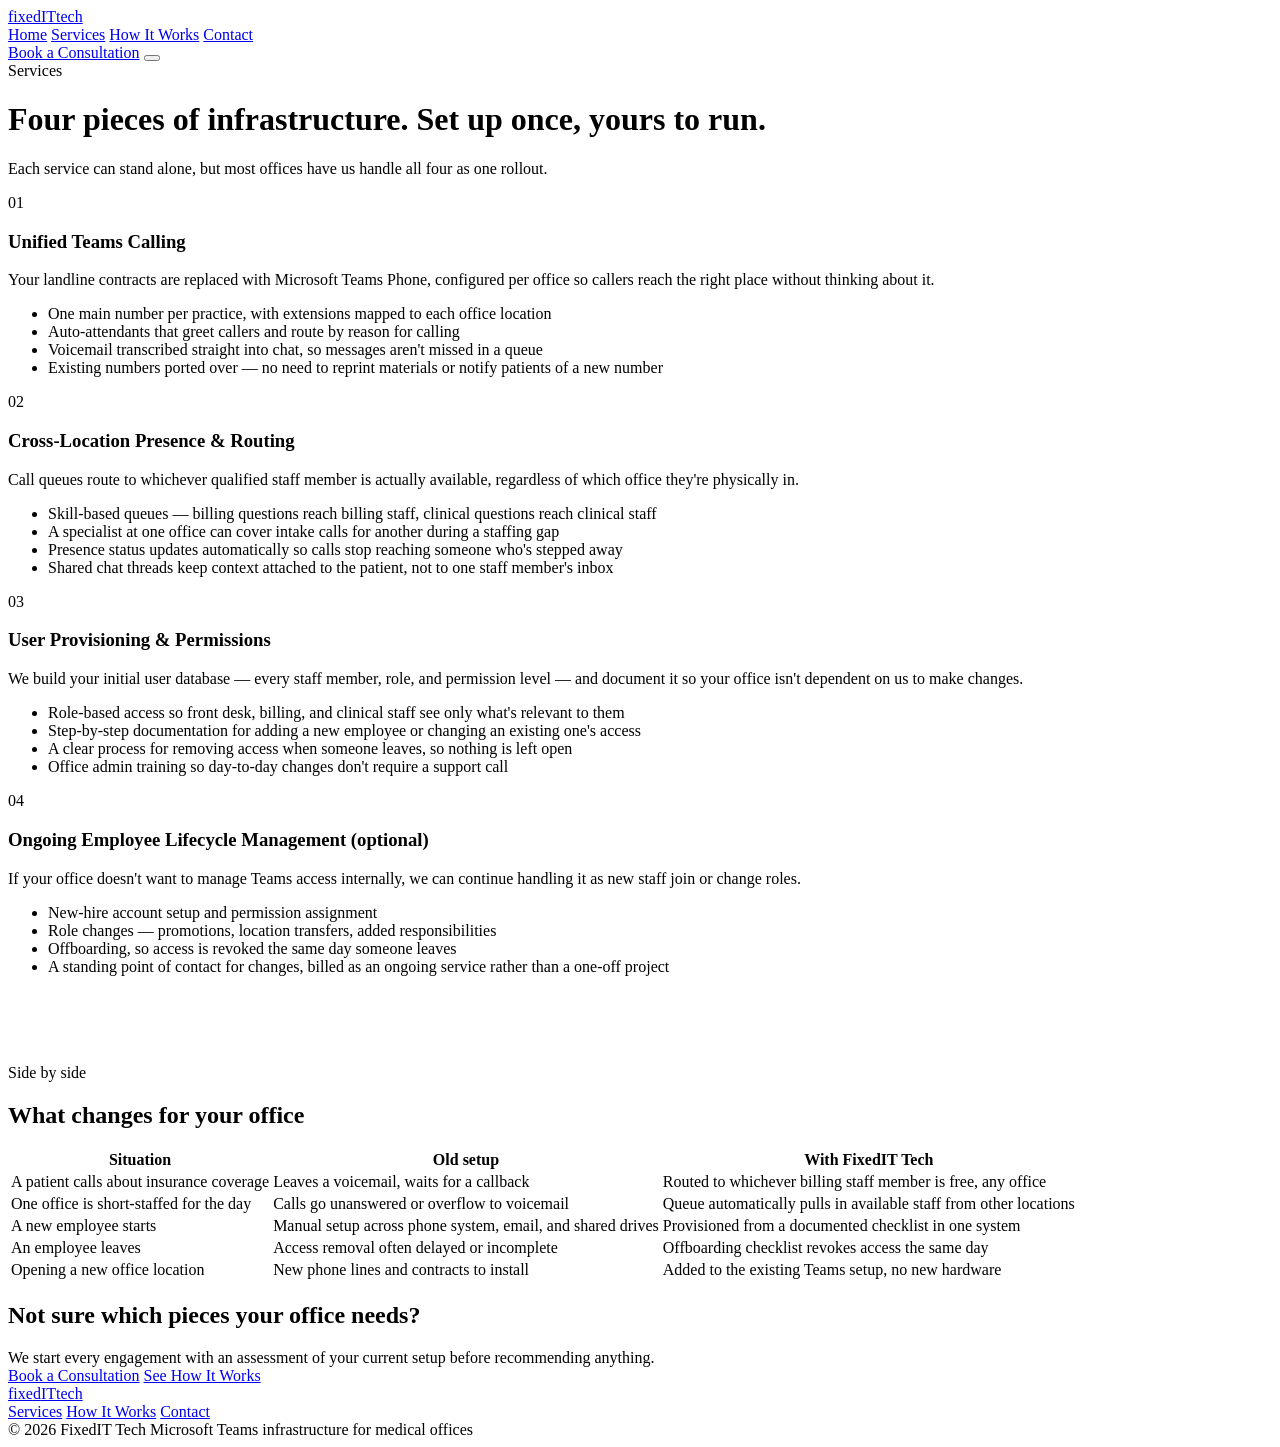
==== services.html @ 958d2e88 "Add files via upload" ====
<!DOCTYPE html>
<html lang="en">
<head>
<meta charset="UTF-8">
<meta name="viewport" content="width=device-width, initial-scale=1.0">
<title>Services — FixedIT Tech</title>
<meta name="description" content="What FixedIT Tech sets up: unified Teams calling, cross-location presence routing, user permissions and documentation, and optional ongoing employee lifecycle management.">
<link rel="stylesheet" href="css/styles.css">
</head>
<body>

<header class="site-nav">
  <div class="wrap nav-inner">
    <a href="index.html" class="logo">fixed<span class="accent">IT</span>tech</a>
    <nav class="nav-links">
      <a href="index.html">Home</a>
      <a href="services.html" class="current">Services</a>
      <a href="how-it-works.html">How It Works</a>
      <a href="contact.html">Contact</a>
    </nav>
    <div class="nav-cta">
      <a href="contact.html" class="btn btn-primary">Book a Consultation</a>
      <button class="nav-toggle" aria-label="Toggle menu"><span></span><span></span><span></span></button>
    </div>
  </div>
</header>

<div class="page-header">
  <div class="wrap">
    <span class="eyebrow">Services</span>
    <h1>Four pieces of infrastructure. Set up once, yours to run.</h1>
    <p class="lede">Each service can stand alone, but most offices have us handle all four as one rollout.</p>
  </div>
</div>

<section>
  <div class="wrap">

    <div class="service-row reveal">
      <div>
        <span class="service-num">01</span>
        <h3>Unified Teams Calling</h3>
      </div>
      <div>
        <p class="lede" style="margin-top:0;">Your landline contracts are replaced with Microsoft Teams Phone, configured per office so callers reach the right place without thinking about it.</p>
        <ul class="service-detail-list">
          <li><span class="dot"></span> One main number per practice, with extensions mapped to each office location</li>
          <li><span class="dot"></span> Auto-attendants that greet callers and route by reason for calling</li>
          <li><span class="dot"></span> Voicemail transcribed straight into chat, so messages aren't missed in a queue</li>
          <li><span class="dot"></span> Existing numbers ported over — no need to reprint materials or notify patients of a new number</li>
        </ul>
      </div>
    </div>

    <div class="service-row reveal">
      <div>
        <span class="service-num">02</span>
        <h3>Cross-Location Presence &amp; Routing</h3>
      </div>
      <div>
        <p class="lede" style="margin-top:0;">Call queues route to whichever qualified staff member is actually available, regardless of which office they're physically in.</p>
        <ul class="service-detail-list">
          <li><span class="dot"></span> Skill-based queues — billing questions reach billing staff, clinical questions reach clinical staff</li>
          <li><span class="dot"></span> A specialist at one office can cover intake calls for another during a staffing gap</li>
          <li><span class="dot"></span> Presence status updates automatically so calls stop reaching someone who's stepped away</li>
          <li><span class="dot"></span> Shared chat threads keep context attached to the patient, not to one staff member's inbox</li>
        </ul>
      </div>
    </div>

    <div class="service-row reveal">
      <div>
        <span class="service-num">03</span>
        <h3>User Provisioning &amp; Permissions</h3>
      </div>
      <div>
        <p class="lede" style="margin-top:0;">We build your initial user database — every staff member, role, and permission level — and document it so your office isn't dependent on us to make changes.</p>
        <ul class="service-detail-list">
          <li><span class="dot"></span> Role-based access so front desk, billing, and clinical staff see only what's relevant to them</li>
          <li><span class="dot"></span> Step-by-step documentation for adding a new employee or changing an existing one's access</li>
          <li><span class="dot"></span> A clear process for removing access when someone leaves, so nothing is left open</li>
          <li><span class="dot"></span> Office admin training so day-to-day changes don't require a support call</li>
        </ul>
      </div>
    </div>

    <div class="service-row reveal">
      <div>
        <span class="service-num">04</span>
        <h3>Ongoing Employee Lifecycle Management <span class="mono-label">(optional)</span></h3>
      </div>
      <div>
        <p class="lede" style="margin-top:0;">If your office doesn't want to manage Teams access internally, we can continue handling it as new staff join or change roles.</p>
        <ul class="service-detail-list">
          <li><span class="dot"></span> New-hire account setup and permission assignment</li>
          <li><span class="dot"></span> Role changes — promotions, location transfers, added responsibilities</li>
          <li><span class="dot"></span> Offboarding, so access is revoked the same day someone leaves</li>
          <li><span class="dot"></span> A standing point of contact for changes, billed as an ongoing service rather than a one-off project</li>
        </ul>
      </div>
    </div>

  </div>
</section>

<section style="background: var(--pale-blue); padding-top: 72px;">
  <div class="wrap reveal">
    <span class="eyebrow">Side by side</span>
    <h2>What changes for your office</h2>
    <table class="compare-table">
      <thead>
        <tr><th>Situation</th><th>Old setup</th><th>With FixedIT Tech</th></tr>
      </thead>
      <tbody>
        <tr>
          <td>A patient calls about insurance coverage</td>
          <td class="old-col">Leaves a voicemail, waits for a callback</td>
          <td class="new-col">Routed to whichever billing staff member is free, any office</td>
        </tr>
        <tr>
          <td>One office is short-staffed for the day</td>
          <td class="old-col">Calls go unanswered or overflow to voicemail</td>
          <td class="new-col">Queue automatically pulls in available staff from other locations</td>
        </tr>
        <tr>
          <td>A new employee starts</td>
          <td class="old-col">Manual setup across phone system, email, and shared drives</td>
          <td class="new-col">Provisioned from a documented checklist in one system</td>
        </tr>
        <tr>
          <td>An employee leaves</td>
          <td class="old-col">Access removal often delayed or incomplete</td>
          <td class="new-col">Offboarding checklist revokes access the same day</td>
        </tr>
        <tr>
          <td>Opening a new office location</td>
          <td class="old-col">New phone lines and contracts to install</td>
          <td class="new-col">Added to the existing Teams setup, no new hardware</td>
        </tr>
      </tbody>
    </table>
  </div>
</section>

<section>
  <div class="cta-band reveal">
    <h2>Not sure which pieces your office needs?</h2>
    <p class="lede" style="margin: 16px auto 0;">We start every engagement with an assessment of your current setup before recommending anything.</p>
    <div class="btn-row">
      <a href="contact.html" class="btn btn-primary">Book a Consultation</a>
      <a href="how-it-works.html" class="btn btn-ghost">See How It Works</a>
    </div>
  </div>
</section>

<footer>
  <div class="wrap">
    <div class="footer-inner">
      <a href="index.html" class="logo">fixed<span class="accent">IT</span>tech</a>
      <div class="footer-links">
        <a href="services.html">Services</a>
        <a href="how-it-works.html">How It Works</a>
        <a href="contact.html">Contact</a>
      </div>
    </div>
    <div class="footer-bottom">
      <span>© 2026 FixedIT Tech</span>
      <span>Microsoft Teams infrastructure for medical offices</span>
    </div>
  </div>
</footer>

<script src="js/script.js"></script>
</body>
</html>
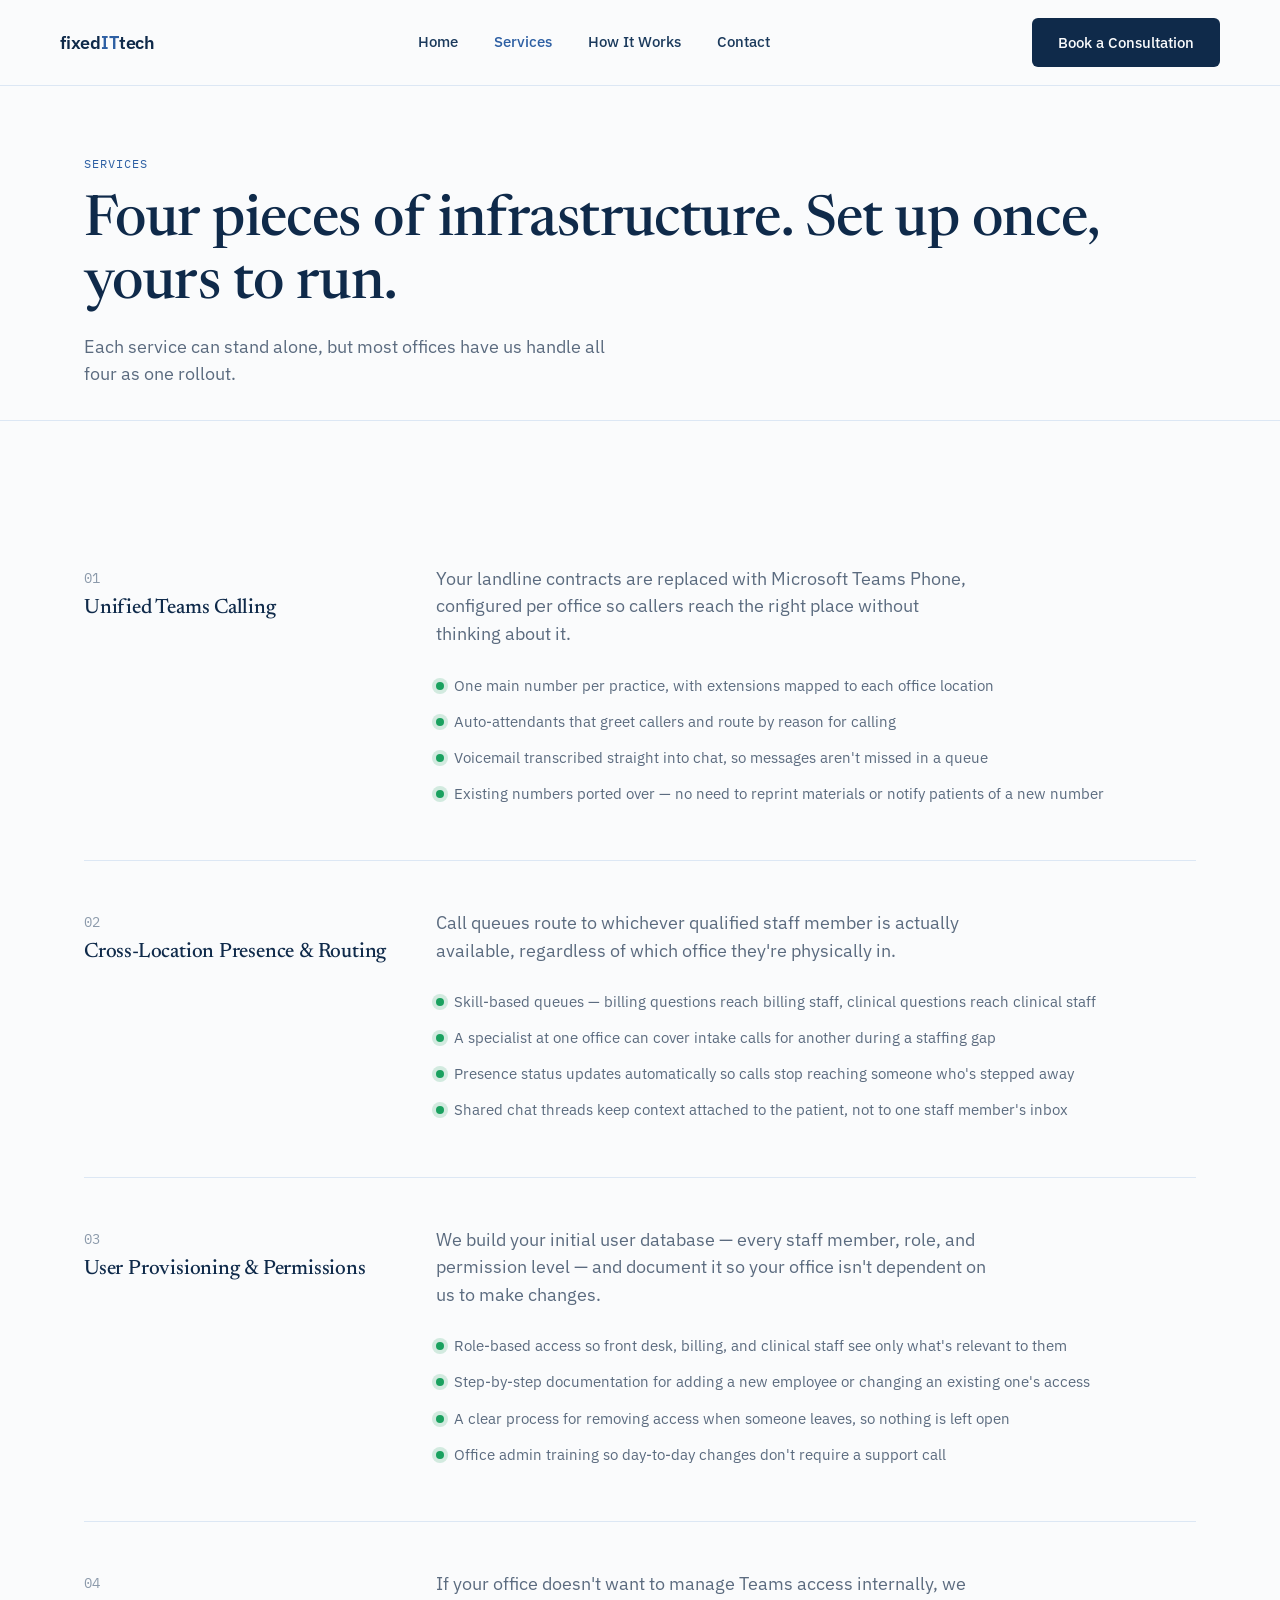
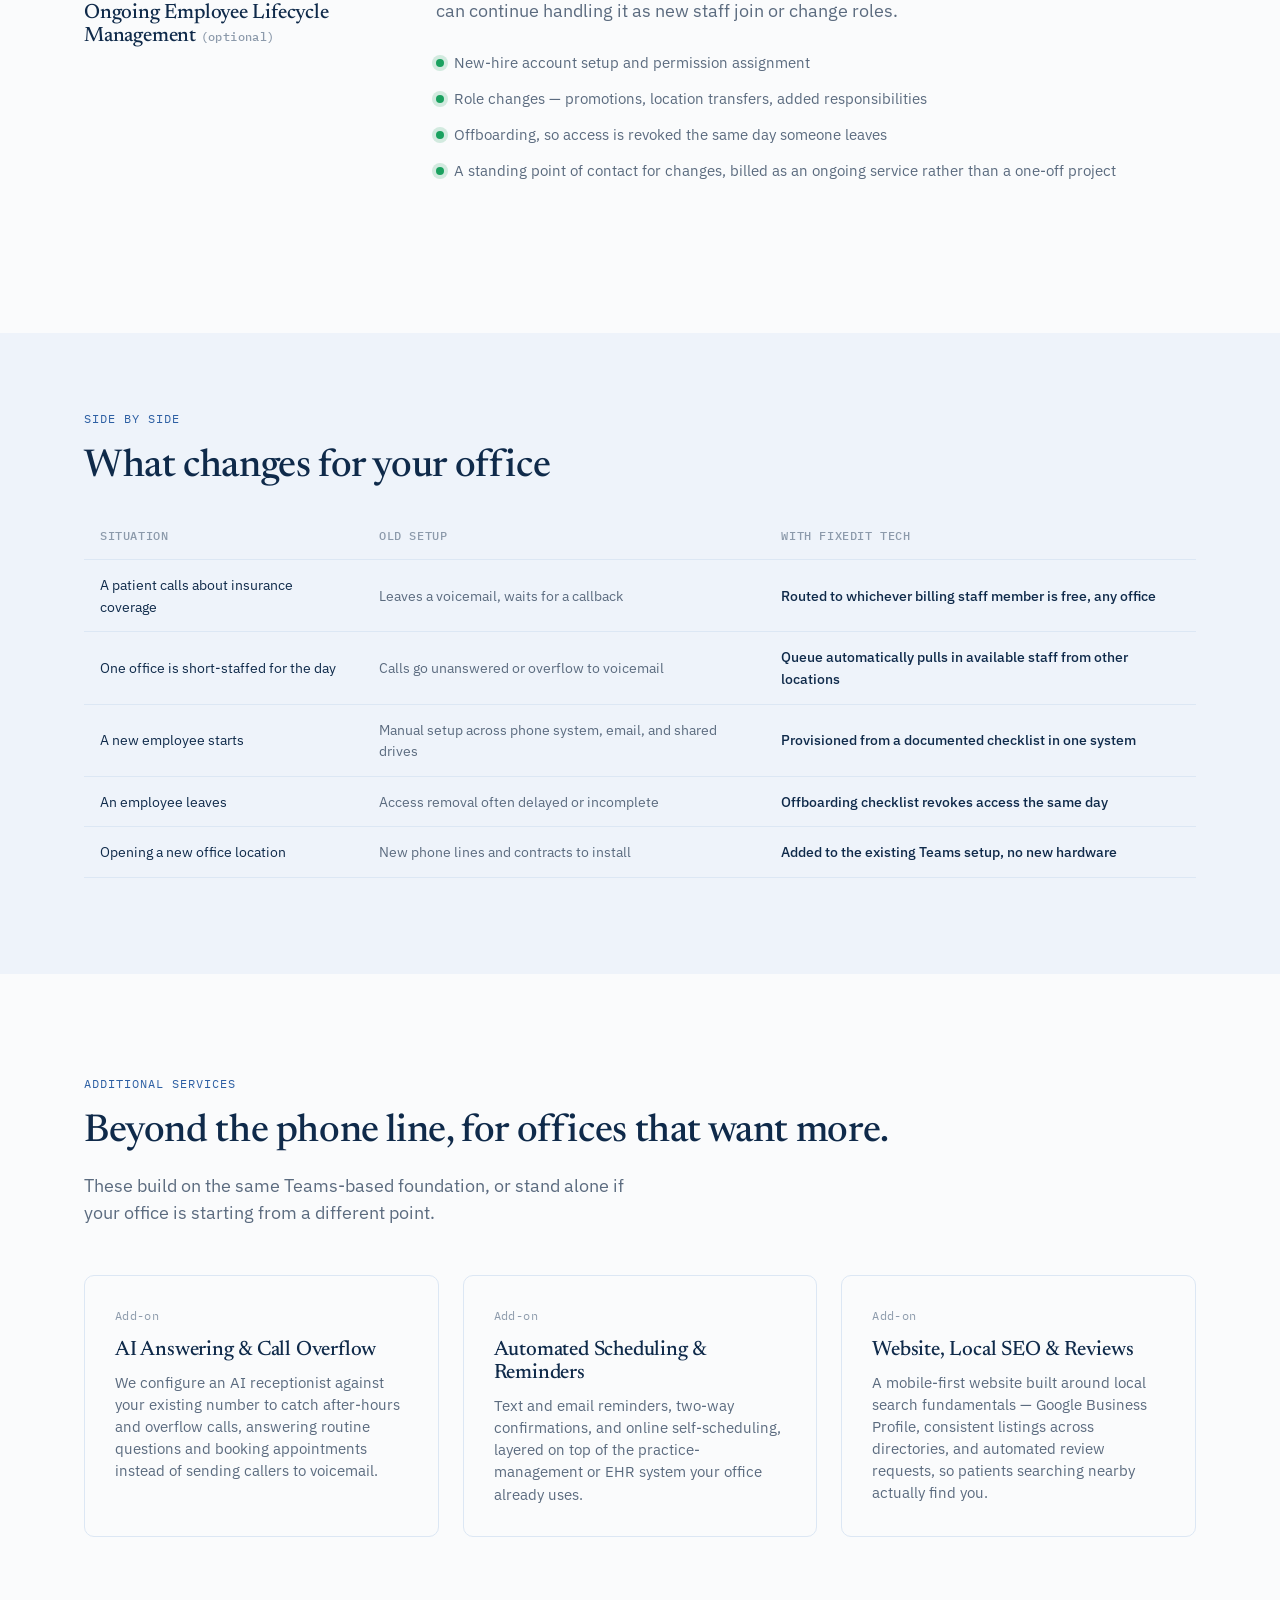
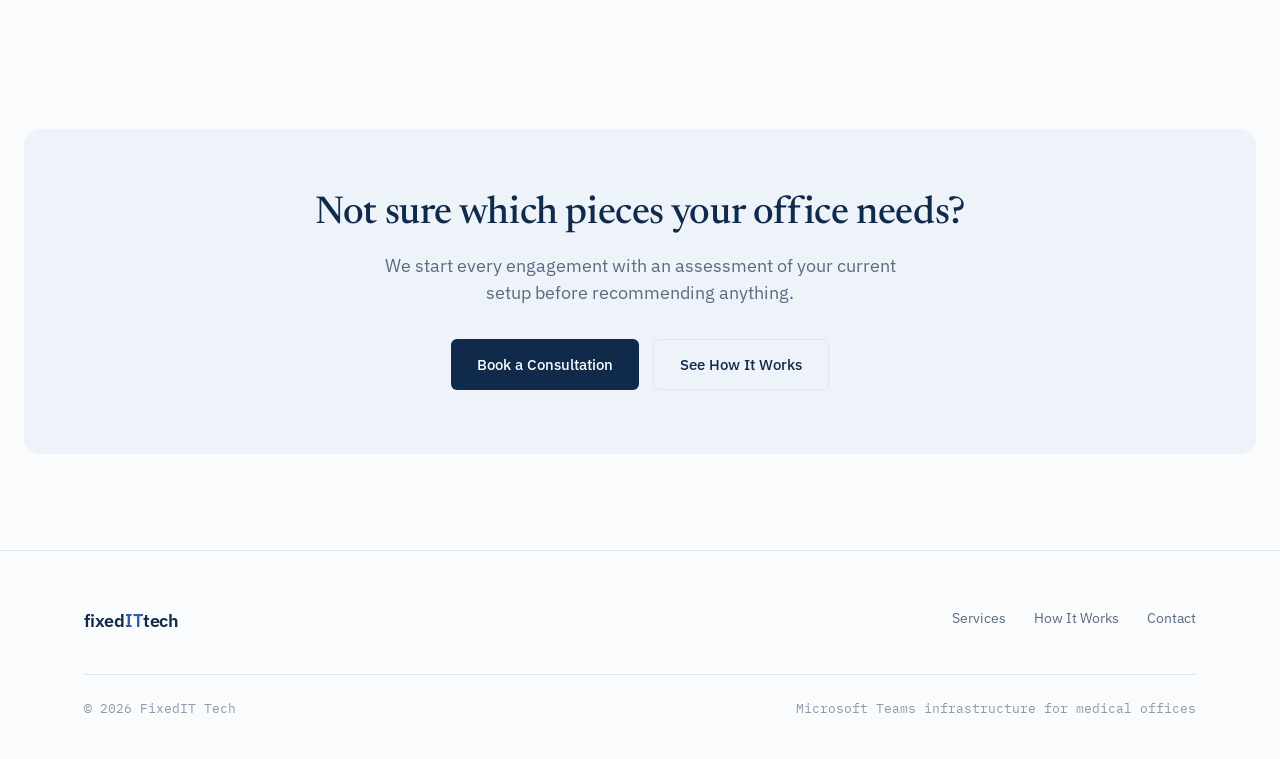
==== commit d273b3d4: "Add additional services section to services.html Added a new section for additional services with de" ====
--- a/services.html
+++ b/services.html
@@ -143,6 +143,31 @@
 </section>
 
 <section>
+  <div class="wrap reveal">
+    <span class="eyebrow">Additional services</span>
+    <h2>Beyond the phone line, for offices that want more.</h2>
+    <p class="lede">These build on the same Teams-based foundation, or stand alone if your office is starting from a different point.</p>
+    <div class="pillar-grid">
+      <div class="pillar-card">
+        <span class="mono-label">Add-on</span>
+        <h3>AI Answering &amp; Call Overflow</h3>
+        <p>We configure an AI receptionist against your existing number to catch after-hours and overflow calls, answering routine questions and booking appointments instead of sending callers to voicemail.</p>
+      </div>
+      <div class="pillar-card">
+        <span class="mono-label">Add-on</span>
+        <h3>Automated Scheduling &amp; Reminders</h3>
+        <p>Text and email reminders, two-way confirmations, and online self-scheduling, layered on top of the practice-management or EHR system your office already uses.</p>
+      </div>
+      <div class="pillar-card">
+        <span class="mono-label">Add-on</span>
+        <h3>Website, Local SEO &amp; Reviews</h3>
+        <p>A mobile-first website built around local search fundamentals — Google Business Profile, consistent listings across directories, and automated review requests, so patients searching nearby actually find you.</p>
+      </div>
+    </div>
+  </div>
+</section>
+
+<section>
   <div class="cta-band reveal">
     <h2>Not sure which pieces your office needs?</h2>
     <p class="lede" style="margin: 16px auto 0;">We start every engagement with an assessment of your current setup before recommending anything.</p>
--- a/css/styles.css
+++ b/css/styles.css
@@ -0,0 +1,436 @@
+/* ===================================================================
+   FixedIT Tech — design tokens
+   Palette: clinical & trustworthy. Signature: live presence/routing.
+=================================================================== */
+
+@import url('https://fonts.googleapis.com/css2?family=Newsreader:opsz,wght@6..72,400;6..72,500;6..72,600&family=IBM+Plex+Sans:wght@400;500;600&family=IBM+Plex+Mono:wght@400;500&display=swap');
+
+:root {
+  --ink-navy: #0F2A4A;
+  --ink-navy-soft: #1B3A5C;
+  --white: #FAFBFC;
+  --trust-blue: #2D5FA3;
+  --accent-blue: #3E7DD8;
+  --presence-green: #1AA260;
+  --presence-green-soft: rgba(26, 162, 96, 0.18);
+  --slate: #5B6B7F;
+  --slate-light: #8C9AAB;
+  --pale-blue: #EEF3FA;
+  --border-blue: #DCE7F4;
+  --warn-amber: #B8762E;
+
+  --font-display: 'Newsreader', serif;
+  --font-body: 'IBM Plex Sans', -apple-system, sans-serif;
+  --font-mono: 'IBM Plex Mono', monospace;
+
+  --container: 1160px;
+  --radius: 10px;
+  --radius-sm: 6px;
+}
+
+/* ---------- Reset ---------- */
+* { margin: 0; padding: 0; box-sizing: border-box; }
+html { scroll-behavior: smooth; }
+body {
+  font-family: var(--font-body);
+  color: var(--ink-navy);
+  background: var(--white);
+  line-height: 1.5;
+  -webkit-font-smoothing: antialiased;
+}
+img { max-width: 100%; display: block; }
+a { color: inherit; text-decoration: none; }
+ul { list-style: none; }
+button { font: inherit; cursor: pointer; border: none; background: none; }
+input, textarea, select { font: inherit; }
+
+@media (prefers-reduced-motion: reduce) {
+  *, *::before, *::after {
+    animation-duration: 0.001ms !important;
+    animation-iteration-count: 1 !important;
+    transition-duration: 0.001ms !important;
+    scroll-behavior: auto !important;
+  }
+}
+
+:focus-visible {
+  outline: 2px solid var(--accent-blue);
+  outline-offset: 3px;
+}
+
+/* ---------- Layout ---------- */
+.wrap {
+  max-width: var(--container);
+  margin: 0 auto;
+  padding: 0 24px;
+}
+section { padding: 96px 0; }
+@media (max-width: 720px) {
+  section { padding: 64px 0; }
+}
+
+/* ---------- Typography ---------- */
+.eyebrow {
+  font-family: var(--font-mono);
+  font-size: 0.78rem;
+  letter-spacing: 0.08em;
+  text-transform: uppercase;
+  color: var(--trust-blue);
+  display: inline-flex;
+  align-items: center;
+  gap: 8px;
+  margin-bottom: 18px;
+}
+h1, h2, h3, h4 {
+  font-family: var(--font-display);
+  font-weight: 500;
+  color: var(--ink-navy);
+  letter-spacing: -0.01em;
+  line-height: 1.12;
+}
+h1 { font-size: clamp(2.4rem, 4.4vw, 3.6rem); font-weight: 500; }
+h2 { font-size: clamp(1.8rem, 3vw, 2.5rem); }
+h3 { font-size: 1.3rem; }
+h4 { font-size: 1.05rem; }
+p { color: var(--slate); }
+.lede {
+  font-size: 1.15rem;
+  color: var(--slate);
+  max-width: 50ch;
+  margin-top: 18px;
+}
+.mono-label {
+  font-family: var(--font-mono);
+  font-size: 0.78rem;
+  color: var(--slate-light);
+  letter-spacing: 0.03em;
+}
+
+/* ---------- Buttons ---------- */
+.btn {
+  display: inline-flex;
+  align-items: center;
+  gap: 8px;
+  padding: 13px 26px;
+  border-radius: var(--radius-sm);
+  font-weight: 500;
+  font-size: 0.95rem;
+  transition: transform 0.15s ease, box-shadow 0.15s ease, background 0.15s ease;
+}
+.btn-primary {
+  background: var(--ink-navy);
+  color: var(--white);
+}
+.btn-primary:hover { background: var(--trust-blue); transform: translateY(-1px); }
+.btn-ghost {
+  background: transparent;
+  color: var(--ink-navy);
+  border: 1px solid var(--border-blue);
+}
+.btn-ghost:hover { border-color: var(--trust-blue); color: var(--trust-blue); }
+.btn-row { display: flex; gap: 14px; flex-wrap: wrap; margin-top: 32px; }
+
+/* ---------- Nav ---------- */
+header.site-nav {
+  position: sticky;
+  top: 0;
+  z-index: 50;
+  background: rgba(250, 251, 252, 0.92);
+  backdrop-filter: blur(8px);
+  border-bottom: 1px solid var(--border-blue);
+}
+.nav-inner {
+  display: flex;
+  align-items: center;
+  justify-content: space-between;
+  padding: 18px 0;
+}
+.logo {
+  font-family: var(--font-body);
+  font-weight: 600;
+  font-size: 1.15rem;
+  color: var(--ink-navy);
+  letter-spacing: -0.01em;
+}
+.logo .accent { color: var(--trust-blue); }
+.nav-links {
+  display: flex;
+  align-items: center;
+  gap: 36px;
+}
+.nav-links a {
+  font-size: 0.92rem;
+  color: var(--ink-navy-soft);
+  font-weight: 500;
+  position: relative;
+}
+.nav-links a:hover { color: var(--trust-blue); }
+.nav-links a.current { color: var(--trust-blue); }
+.nav-cta { display: flex; align-items: center; gap: 28px; }
+.nav-toggle { display: none; flex-direction: column; gap: 5px; }
+.nav-toggle span { width: 22px; height: 2px; background: var(--ink-navy); }
+
+@media (max-width: 860px) {
+  .nav-links { position: fixed; top: 64px; left: 0; right: 0; background: var(--white);
+    flex-direction: column; align-items: flex-start; padding: 24px; gap: 20px;
+    border-bottom: 1px solid var(--border-blue); transform: translateY(-150%);
+    transition: transform 0.25s ease; }
+  .nav-links.open { transform: translateY(0); }
+  .nav-toggle { display: flex; }
+  .nav-cta .btn-primary { display: none; }
+}
+
+/* ---------- Presence dot (signature motif) ---------- */
+.dot {
+  width: 8px; height: 8px; border-radius: 50%;
+  background: var(--presence-green);
+  position: relative;
+  flex-shrink: 0;
+}
+.dot::after {
+  content: '';
+  position: absolute; inset: -4px;
+  border-radius: 50%;
+  background: var(--presence-green-soft);
+  animation: pulse 2.4s ease-out infinite;
+}
+@keyframes pulse {
+  0% { transform: scale(0.6); opacity: 1; }
+  100% { transform: scale(2.1); opacity: 0; }
+}
+
+/* ---------- Hero ---------- */
+.hero { padding-top: 72px; padding-bottom: 80px; }
+.hero-grid {
+  display: grid;
+  grid-template-columns: 1.05fr 0.95fr;
+  gap: 64px;
+  align-items: center;
+}
+@media (max-width: 920px) {
+  .hero-grid { grid-template-columns: 1fr; gap: 48px; }
+}
+
+/* Presence panel — the signature element */
+.presence-panel {
+  background: var(--ink-navy);
+  border-radius: 14px;
+  padding: 26px;
+  box-shadow: 0 24px 60px -20px rgba(15, 42, 74, 0.45);
+}
+.presence-panel-head {
+  display: flex; align-items: center; justify-content: space-between;
+  margin-bottom: 18px; padding-bottom: 16px;
+  border-bottom: 1px solid rgba(255,255,255,0.1);
+}
+.presence-panel-head span {
+  font-family: var(--font-mono); font-size: 0.74rem; letter-spacing: 0.06em;
+  color: rgba(255,255,255,0.55); text-transform: uppercase;
+}
+.presence-row {
+  display: flex; align-items: center; gap: 12px;
+  padding: 11px 0;
+}
+.presence-row + .presence-row { border-top: 1px solid rgba(255,255,255,0.07); }
+.presence-info { flex: 1; min-width: 0; }
+.presence-name { color: var(--white); font-size: 0.92rem; font-weight: 500; }
+.presence-loc { color: rgba(255,255,255,0.5); font-size: 0.78rem; font-family: var(--font-mono); }
+.presence-status { font-size: 0.72rem; color: var(--presence-green); font-family: var(--font-mono); }
+
+.panel-chat {
+  margin-top: 18px; padding-top: 18px;
+  border-top: 1px solid rgba(255,255,255,0.1);
+}
+.bubble {
+  background: rgba(255,255,255,0.07);
+  border-radius: 10px;
+  padding: 10px 14px;
+  font-size: 0.85rem;
+  color: rgba(255,255,255,0.85);
+  max-width: 88%;
+  margin-bottom: 10px;
+}
+.bubble.reply {
+  background: var(--presence-green-soft);
+  color: #BFEBD3;
+  margin-left: auto;
+  opacity: 0;
+  transform: translateY(6px);
+  animation: replyIn 0.5s ease forwards;
+  animation-delay: 1.3s;
+}
+@keyframes replyIn { to { opacity: 1; transform: translateY(0); } }
+
+/* ---------- Problem / before-after ---------- */
+.split-compare {
+  display: grid;
+  grid-template-columns: 1fr 1fr;
+  gap: 1px;
+  background: var(--border-blue);
+  border-radius: var(--radius);
+  overflow: hidden;
+  margin-top: 48px;
+}
+@media (max-width: 760px) { .split-compare { grid-template-columns: 1fr; } }
+.compare-col { background: var(--white); padding: 36px; }
+.compare-col.is-after { background: var(--pale-blue); }
+.compare-col h4 { margin-bottom: 18px; }
+.compare-col h4.before-label { color: var(--slate); }
+.compare-col h4.after-label { color: var(--trust-blue); }
+.compare-list li {
+  display: flex; gap: 12px; padding: 9px 0;
+  font-size: 0.94rem; color: var(--slate);
+  border-top: 1px solid var(--border-blue);
+}
+.compare-list li:first-child { border-top: none; }
+.mark { font-family: var(--font-mono); font-size: 0.85rem; flex-shrink: 0; width: 16px; }
+.compare-col.is-before .mark { color: var(--warn-amber); }
+.compare-col.is-after .mark { color: var(--presence-green); }
+
+/* ---------- Cards / pillars ---------- */
+.pillar-grid {
+  display: grid;
+  grid-template-columns: repeat(3, 1fr);
+  gap: 24px;
+  margin-top: 48px;
+}
+@media (max-width: 860px) { .pillar-grid { grid-template-columns: 1fr; } }
+.pillar-card {
+  border: 1px solid var(--border-blue);
+  border-radius: var(--radius);
+  padding: 30px;
+  background: var(--white);
+  transition: border-color 0.15s ease, transform 0.15s ease;
+}
+.pillar-card:hover { border-color: var(--trust-blue); transform: translateY(-2px); }
+.pillar-card .mono-label { margin-bottom: 14px; display: block; }
+.pillar-card p { margin-top: 10px; font-size: 0.92rem; }
+.pillar-card a.more { font-size: 0.85rem; color: var(--trust-blue); font-weight: 500; margin-top: 16px; display: inline-block; }
+
+/* ---------- Trust strip ---------- */
+.trust-strip { background: var(--ink-navy); color: var(--white); }
+.trust-strip h2 { color: var(--white); }
+.trust-strip .lede { color: rgba(255,255,255,0.65); }
+.trust-grid {
+  display: grid; grid-template-columns: repeat(2, 1fr);
+  gap: 28px; margin-top: 44px;
+}
+@media (max-width: 760px) { .trust-grid { grid-template-columns: 1fr; } }
+.trust-item { display: flex; gap: 14px; }
+.trust-item .mark { color: var(--presence-green); font-family: var(--font-mono); flex-shrink: 0; }
+.trust-item p { color: rgba(255,255,255,0.7); font-size: 0.94rem; }
+.trust-item strong { color: var(--white); display: block; margin-bottom: 4px; font-weight: 500; }
+
+/* ---------- CTA band ---------- */
+.cta-band {
+  background: var(--pale-blue);
+  border-radius: 16px;
+  padding: 64px;
+  text-align: center;
+  margin: 0 24px;
+}
+.cta-band .btn-row { justify-content: center; }
+@media (max-width: 600px) { .cta-band { padding: 40px 24px; } }
+
+/* ---------- Footer ---------- */
+footer {
+  border-top: 1px solid var(--border-blue);
+  padding: 56px 0 40px;
+}
+.footer-inner {
+  display: flex; justify-content: space-between; align-items: flex-start;
+  flex-wrap: wrap; gap: 32px;
+}
+.footer-links { display: flex; gap: 28px; flex-wrap: wrap; }
+.footer-links a { font-size: 0.9rem; color: var(--slate); }
+.footer-links a:hover { color: var(--trust-blue); }
+.footer-bottom {
+  margin-top: 40px; padding-top: 24px; border-top: 1px solid var(--border-blue);
+  font-size: 0.82rem; color: var(--slate-light); font-family: var(--font-mono);
+  display: flex; justify-content: space-between; flex-wrap: wrap; gap: 12px;
+}
+
+/* ---------- Page header (interior pages) ---------- */
+.page-header { padding: 64px 0 32px; border-bottom: 1px solid var(--border-blue); }
+.page-header .lede { margin-top: 16px; }
+
+/* ---------- Services page ---------- */
+.service-row {
+  display: grid; grid-template-columns: 0.4fr 1fr; gap: 48px;
+  padding: 48px 0; border-top: 1px solid var(--border-blue);
+}
+.service-row:first-of-type { border-top: none; }
+@media (max-width: 800px) { .service-row { grid-template-columns: 1fr; gap: 16px; } }
+.service-num { font-family: var(--font-mono); color: var(--slate-light); font-size: 0.85rem; }
+.service-row h3 { margin-top: 8px; }
+.service-detail-list { margin-top: 20px; }
+.service-detail-list li {
+  display: flex; gap: 10px; padding: 7px 0; font-size: 0.92rem; color: var(--slate);
+}
+.service-detail-list .dot { margin-top: 7px; }
+
+table.compare-table {
+  width: 100%; border-collapse: collapse; margin-top: 24px;
+}
+table.compare-table th, table.compare-table td {
+  text-align: left; padding: 14px 16px; font-size: 0.9rem;
+  border-bottom: 1px solid var(--border-blue);
+}
+table.compare-table th {
+  font-family: var(--font-mono); font-size: 0.76rem; text-transform: uppercase;
+  letter-spacing: 0.05em; color: var(--slate-light); font-weight: 500;
+}
+table.compare-table td.old-col { color: var(--slate); }
+table.compare-table td.new-col { color: var(--ink-navy); font-weight: 500; }
+
+/* ---------- How it works ---------- */
+.steps { margin-top: 56px; }
+.step {
+  display: grid; grid-template-columns: 80px 1fr; gap: 32px;
+  padding: 40px 0; position: relative;
+}
+.step:not(:last-child)::after {
+  content: ''; position: absolute; left: 39px; top: 84px; bottom: -8px;
+  width: 1px; background: var(--border-blue);
+}
+.step-num {
+  font-family: var(--font-display); font-size: 2.1rem; color: var(--border-blue);
+  font-weight: 500; line-height: 1;
+}
+.step-phase { margin-top: 6px; }
+.step h3 { margin-bottom: 10px; }
+.step p.lede { max-width: 60ch; }
+
+/* ---------- Contact page ---------- */
+.contact-grid {
+  display: grid; grid-template-columns: 1.1fr 0.9fr; gap: 56px; margin-top: 48px;
+}
+@media (max-width: 860px) { .contact-grid { grid-template-columns: 1fr; } }
+.field { margin-bottom: 20px; }
+.field label {
+  display: block; font-size: 0.85rem; font-weight: 500; color: var(--ink-navy);
+  margin-bottom: 7px;
+}
+.field input, .field textarea, .field select {
+  width: 100%; padding: 12px 14px; border: 1px solid var(--border-blue);
+  border-radius: var(--radius-sm); color: var(--ink-navy); background: var(--white);
+}
+.field input:focus, .field textarea:focus, .field select:focus {
+  border-color: var(--trust-blue); outline: none;
+}
+.field-row { display: grid; grid-template-columns: 1fr 1fr; gap: 16px; }
+@media (max-width: 500px) { .field-row { grid-template-columns: 1fr; } }
+
+.contact-card {
+  background: var(--pale-blue); border-radius: var(--radius); padding: 32px;
+}
+.contact-card .mono-label { display: block; margin-bottom: 4px; }
+.contact-card .contact-value { font-size: 1.05rem; margin-bottom: 24px; }
+.contact-card .contact-value a { color: var(--trust-blue); font-weight: 500; }
+.next-steps li { display: flex; gap: 12px; padding: 10px 0; font-size: 0.88rem; color: var(--slate); border-top: 1px solid var(--border-blue); }
+.next-steps li:first-child { border-top: none; }
+.next-steps .step-mark { font-family: var(--font-mono); color: var(--trust-blue); }
+
+/* ---------- Reveal on scroll ---------- */
+.reveal { opacity: 0; transform: translateY(16px); transition: opacity 0.6s ease, transform 0.6s ease; }
+.reveal.is-visible { opacity: 1; transform: translateY(0); }
